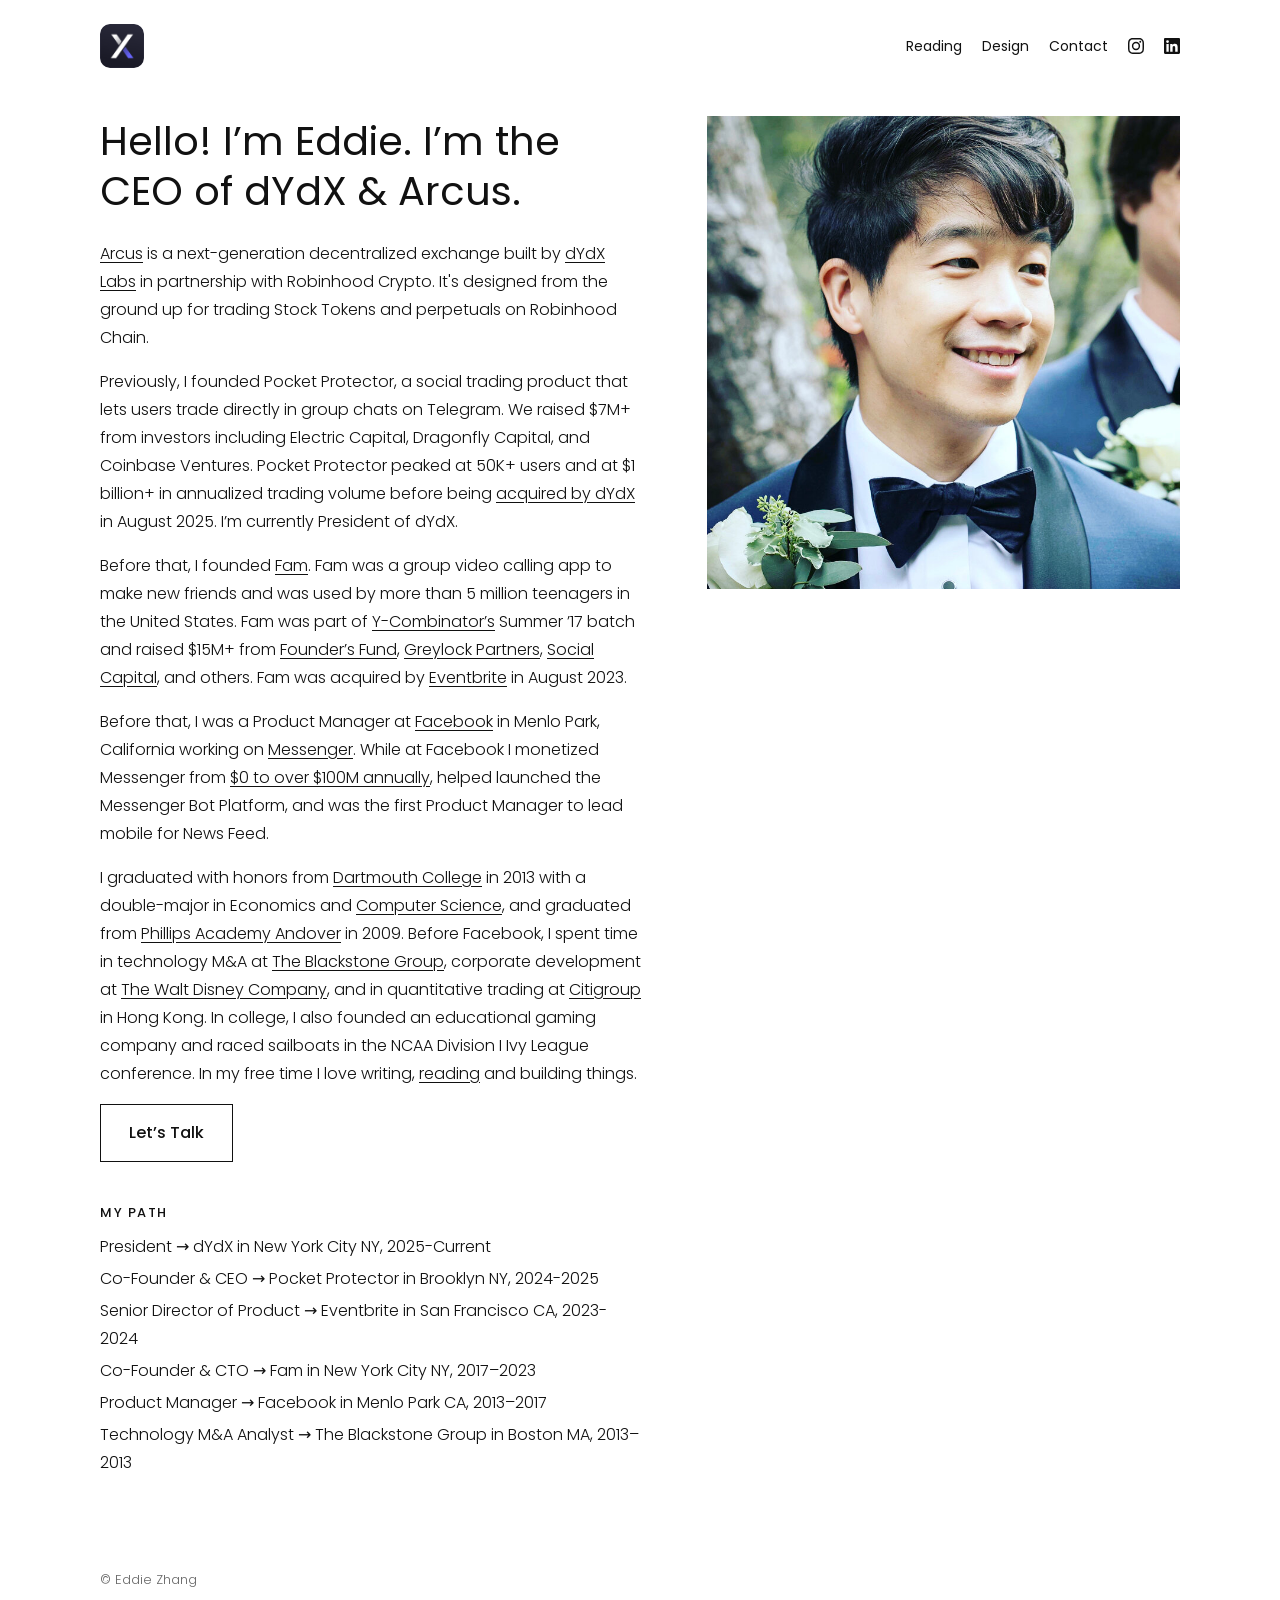
==== index.html @ ae040f71 "Move site off Squarespace to static HTML for GitHub Pages Same pages and addresses as the Squarespac" ====
<!doctype html>
<html lang="en">
<head>
<meta charset="utf-8">
<meta name="viewport" content="width=device-width, initial-scale=1">
<title>Eddie Zhang</title>
<meta name="description" content="Eddie Zhang is the CEO of dYdX & Arcus. Previously founder of Pocket Protector and Fam, and a Product Manager at Facebook.">
<link rel="canonical" href="https://www.edwardzhang.com/">
<link rel="icon" href="/favicon.ico">
<link rel="preconnect" href="https://fonts.googleapis.com">
<link rel="preconnect" href="https://fonts.gstatic.com" crossorigin>
<link href="https://fonts.googleapis.com/css2?family=Poppins:wght@300;400;500;700&display=swap" rel="stylesheet">
<link rel="stylesheet" href="/style.css">
</head>
<body>
  <header class="site-header">
    <a class="logo" href="/"><img src="/assets/dydx-logo.png" alt="Eddie Zhang" width="44" height="44"></a>
    <nav class="site-nav" aria-label="Main">
      <a href="/reading">Reading</a>
      <a href="https://dribbble.com/eddiedesignsthings">Design</a>
      <a href="/contact">Contact</a>
      <a href="https://www.instagram.com/eddiezinsta/" class="icon"><svg viewBox="0 0 24 24" aria-hidden="true"><path d="M12 2.2c3.2 0 3.6 0 4.8.1 1.2.1 1.8.2 2.2.4.6.2 1 .5 1.4.9.4.4.7.8.9 1.4.2.4.4 1 .4 2.2.1 1.3.1 1.6.1 4.8s0 3.6-.1 4.8c-.1 1.2-.2 1.8-.4 2.2-.2.6-.5 1-.9 1.4-.4.4-.8.7-1.4.9-.4.2-1 .4-2.2.4-1.3.1-1.6.1-4.8.1s-3.6 0-4.8-.1c-1.2-.1-1.8-.2-2.2-.4-.6-.2-1-.5-1.4-.9-.4-.4-.7-.8-.9-1.4-.2-.4-.4-1-.4-2.2C2.2 15.6 2.2 15.2 2.2 12s0-3.6.1-4.8c.1-1.2.2-1.8.4-2.2.2-.6.5-1 .9-1.4.4-.4.8-.7 1.4-.9.4-.2 1-.4 2.2-.4C8.4 2.2 8.8 2.2 12 2.2M12 0C8.7 0 8.3 0 7.1.1 5.8.1 4.9.3 4.1.6c-.8.3-1.5.7-2.1 1.4C1.3 2.6.9 3.3.6 4.1.3 4.9.1 5.8.1 7.1 0 8.3 0 8.7 0 12s0 3.7.1 4.9c.1 1.3.3 2.2.6 2.9.3.8.7 1.5 1.4 2.1.7.7 1.3 1.1 2.1 1.4.8.3 1.6.5 2.9.6 1.2.1 1.6.1 4.9.1s3.7 0 4.9-.1c1.3-.1 2.2-.3 2.9-.6.8-.3 1.5-.7 2.1-1.4.7-.7 1.1-1.3 1.4-2.1.3-.8.5-1.6.6-2.9.1-1.2.1-1.6.1-4.9s0-3.7-.1-4.9c-.1-1.3-.3-2.2-.6-2.9-.3-.8-.7-1.5-1.4-2.1C21.4 1.3 20.7.9 19.9.6 19.1.3 18.2.1 16.9.1 15.7 0 15.3 0 12 0zm0 5.8a6.2 6.2 0 1 0 0 12.4 6.2 6.2 0 0 0 0-12.4zM12 16a4 4 0 1 1 0-8 4 4 0 0 1 0 8zm6.4-11.8a1.4 1.4 0 1 0 0 2.9 1.4 1.4 0 0 0 0-2.9z"/></svg><span class="sr-only">Instagram</span></a>
      <a href="https://www.linkedin.com/in/eddiez37/" class="icon"><svg viewBox="0 0 24 24" aria-hidden="true"><path d="M20.4 20.5h-3.6v-5.6c0-1.3 0-3-1.8-3s-2.1 1.4-2.1 2.9v5.7H9.3V9h3.4v1.6h.1c.5-.9 1.6-1.8 3.4-1.8 3.6 0 4.3 2.4 4.3 5.5v6.2zM5.3 7.4a2.1 2.1 0 1 1 0-4.2 2.1 2.1 0 0 1 0 4.2zM7.1 20.5H3.6V9h3.5v11.5zM22.2 0H1.8C.8 0 0 .8 0 1.7v20.6c0 .9.8 1.7 1.8 1.7h20.4c1 0 1.8-.8 1.8-1.7V1.7C24 .8 23.2 0 22.2 0z"/></svg><span class="sr-only">LinkedIn</span></a>
    </nav>
  </header>
  <main>
    <div class="split">
      <div>
        <h1>Hello! I’m Eddie. I’m the CEO of dYdX &amp; Arcus.</h1>
        <p><a href="https://arcus.xyz/blog/welcome-to-arcus" rel="noopener">Arcus</a> is a next-generation decentralized exchange built by <a href="https://www.dydx.xyz/blog/a-new-arc" rel="noopener">dYdX Labs</a> in partnership with Robinhood Crypto. It's designed from the ground up for trading Stock Tokens and perpetuals on Robinhood Chain.</p>
        <p>Previously, I founded Pocket Protector, a social trading product that lets users trade directly in group chats on Telegram. We raised $7M+ from investors including Electric Capital, Dragonfly Capital, and Coinbase Ventures. Pocket Protector peaked at 50K+ users and at $1 billion+ in annualized trading volume before being <a href="https://www.dydx.xyz/blog/dydx-acquires-pocket-protector" rel="noopener">acquired by dYdX</a> in August 2025. I’m currently President of dYdX.</p>
        <p>Before that, I founded <a href="https://apps.apple.com/us/app/fam-make-new-friends-live/id1465319546" rel="noopener">Fam</a>. Fam was a group video calling app to make new friends and was used by more than 5 million teenagers in the United States. Fam was part of <a href="https://www.ycombinator.com/" rel="noopener">Y-Combinator’s</a> Summer ’17 batch and raised $15M+ from <a href="https://foundersfund.com/" rel="noopener">Founder’s Fund</a>, <a href="https://greylock.com/" rel="noopener">Greylock Partners</a>, <a href="https://www.socialcapital.com/" rel="noopener">Social Capital</a>, and others. Fam was acquired by <a href="https://www.eventbrite.com/" rel="noopener">Eventbrite</a> in August 2023.</p>
        <p>Before that, I was a Product Manager at <a href="https://about.fb.com/" rel="noopener">Facebook</a> in Menlo Park, California working on <a href="https://www.messenger.com/features" rel="noopener">Messenger</a>. While at Facebook I monetized Messenger from <a href="https://techcrunch.com/2017/01/25/facebook-messenger-begins-testing-ads-and-theyre-big/" rel="noopener">$0 to over $100M annually</a>, helped launched the Messenger Bot Platform, and was the first Product Manager to lead mobile for News Feed. </p>
        <p>I graduated with honors from <a href="https://home.dartmouth.edu/" rel="noopener">Dartmouth College</a> in 2013 with a double-major in Economics and <a href="https://digitalcommons.dartmouth.edu/senior_theses/85/" rel="noopener">Computer Science</a>, and graduated from <a href="https://www.andover.edu/" rel="noopener">Phillips Academy Andover</a> in 2009. Before Facebook, I spent time in technology M&amp;A at <a href="https://www.blackstone.com/" rel="noopener">The Blackstone Group</a>, corporate development at <a href="https://thewaltdisneycompany.com/" rel="noopener">The Walt Disney Company</a>, and in quantitative trading at <a href="https://www.citigroup.com/citi/" rel="noopener">Citigroup</a> in Hong Kong. In college, I also founded an educational gaming company and raced sailboats in the NCAA Division I Ivy League conference. In my free time I love writing, <a href="/reading">reading</a> and building things. </p>
        <p><a class="button" href="/contact">Let’s Talk</a></p>
        <div class="path">
          <div class="label">MY PATH</div>
          <ul>
          <li>President → dYdX in New York City NY, 2025-Current</li>
          <li>Co-Founder &amp; CEO → Pocket Protector in Brooklyn NY, 2024-2025</li>
          <li>Senior Director of Product → Eventbrite in San Francisco CA, 2023-2024</li>
          <li>Co-Founder &amp; CTO → Fam in New York City NY, 2017–2023</li>
          <li>Product Manager → Facebook in Menlo Park CA, 2013–2017</li>
          <li>Technology M&amp;A Analyst → The Blackstone Group in Boston MA, 2013–2013</li>
          </ul>
        </div>
      </div>
      <div class="portrait">
        <img src="/assets/eddie.jpg" alt="Eddie Zhang" width="800" height="800">
      </div>
    </div>
  </main>
  <footer class="site-footer">
    © Eddie Zhang
  </footer>
</body>
</html>
---- style.css ----
:root {
  --text: #111;
  --muted: #666;
  --line: #e5e5e5;
  --bg: #fff;
  --max: 1120px;
}

* { box-sizing: border-box; }

html { -webkit-text-size-adjust: 100%; }

body {
  margin: 0;
  background: var(--bg);
  color: var(--text);
  font: 300 16px/1.75 "Poppins", system-ui, -apple-system, sans-serif;
}

a { color: inherit; text-underline-offset: 3px; }
a:hover { opacity: .7; }

img { max-width: 100%; height: auto; display: block; }

.site-header {
  max-width: var(--max);
  margin: 0 auto;
  padding: 24px 20px;
  display: flex;
  align-items: center;
  justify-content: space-between;
  gap: 16px;
}

.logo img { width: 44px; height: 44px; border-radius: 10px; }

.site-nav { display: flex; align-items: center; gap: 20px; font-size: 14px; font-weight: 400; }
.site-nav a { text-decoration: none; }
.site-nav a[aria-current="page"] { text-decoration: underline; }
.site-nav .icon { display: inline-flex; }
.site-nav svg { width: 16px; height: 16px; fill: currentColor; }

main { max-width: var(--max); margin: 0 auto; padding: 24px 20px 64px; }

h1, h2, h3 { font-weight: 400; line-height: 1.25; }
h1 { font-size: 40px; margin: 0 0 24px; }
h2 { font-size: 26px; margin: 40px 0 12px; }
h3 { font-size: 20px; margin: 32px 0 8px; }
h4 { font-size: 16px; font-weight: 500; margin: 24px 0 8px; }

.split {
  display: grid;
  grid-template-columns: 1.15fr 1fr;
  gap: 64px;
  align-items: start;
}

.portrait { position: sticky; top: 24px; }
.portrait img { width: 100%; aspect-ratio: 1; object-fit: cover; }

.path { margin-top: 40px; }
.path .label { font-size: 13px; font-weight: 500; letter-spacing: .12em; }
.path ul { list-style: none; padding: 0; margin: 8px 0 0; }
.path li { margin: 4px 0; }

.reading { max-width: 760px; }
.reading .category { font-weight: 500; margin: 28px 0 4px; }
.reading ul { margin: 0; padding-left: 20px; }
.reading li { margin: 4px 0; }

.button {
  display: inline-block;
  padding: 14px 28px;
  border: 1px solid var(--text);
  font-weight: 500;
  text-decoration: none;
}
.button:hover { background: var(--text); color: var(--bg); opacity: 1; }

.contact-links { display: flex; gap: 16px; flex-wrap: wrap; align-items: center; margin-top: 8px; }

.logos {
  display: grid;
  grid-template-columns: repeat(6, 1fr);
  gap: 24px;
  align-items: center;
  margin-top: 64px;
}
.logos img { width: 100%; aspect-ratio: 1; object-fit: contain; }

.site-footer {
  max-width: var(--max);
  margin: 0 auto;
  padding: 24px 20px 40px;
  font-size: 13px;
  color: var(--muted);
}

@media (max-width: 760px) {
  .split { grid-template-columns: 1fr; gap: 32px; }
  .portrait { position: static; order: -1; max-width: 360px; }
  .logos { grid-template-columns: repeat(3, 1fr); }
  h1 { font-size: 32px; }
  .site-nav { gap: 14px; }
}

.sr-only {
  position: absolute;
  width: 1px;
  height: 1px;
  overflow: hidden;
  clip: rect(0 0 0 0);
  white-space: nowrap;
}
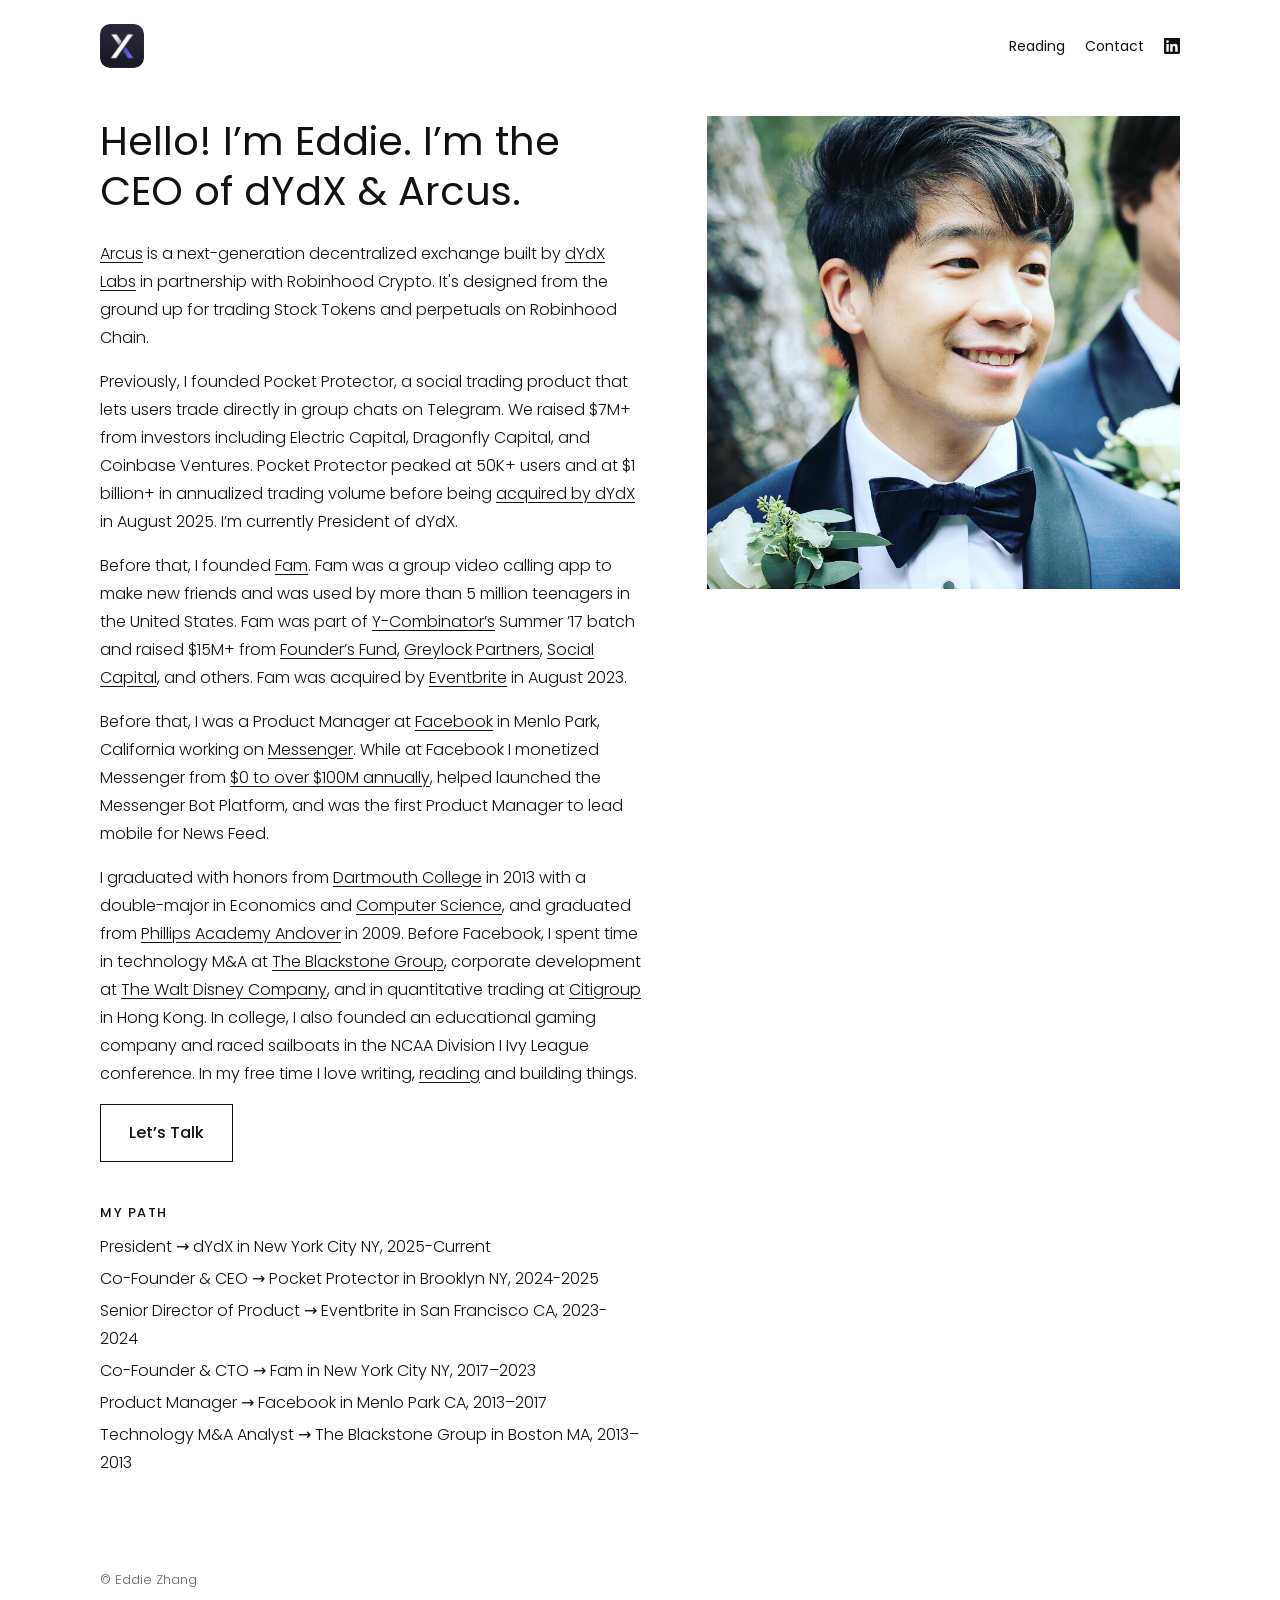
==== commit e7a2c544: "Remove Design and Instagram links from nav Co-Authored-By: Claude Opus 5.5 <noreply@anthropic.com>" ====
--- a/index.html
+++ b/index.html
@@ -17,9 +17,7 @@
     <a class="logo" href="/"><img src="/assets/dydx-logo.png" alt="Eddie Zhang" width="44" height="44"></a>
     <nav class="site-nav" aria-label="Main">
       <a href="/reading">Reading</a>
-      <a href="https://dribbble.com/eddiedesignsthings">Design</a>
       <a href="/contact">Contact</a>
-      <a href="https://www.instagram.com/eddiezinsta/" class="icon"><svg viewBox="0 0 24 24" aria-hidden="true"><path d="M12 2.2c3.2 0 3.6 0 4.8.1 1.2.1 1.8.2 2.2.4.6.2 1 .5 1.4.9.4.4.7.8.9 1.4.2.4.4 1 .4 2.2.1 1.3.1 1.6.1 4.8s0 3.6-.1 4.8c-.1 1.2-.2 1.8-.4 2.2-.2.6-.5 1-.9 1.4-.4.4-.8.7-1.4.9-.4.2-1 .4-2.2.4-1.3.1-1.6.1-4.8.1s-3.6 0-4.8-.1c-1.2-.1-1.8-.2-2.2-.4-.6-.2-1-.5-1.4-.9-.4-.4-.7-.8-.9-1.4-.2-.4-.4-1-.4-2.2C2.2 15.6 2.2 15.2 2.2 12s0-3.6.1-4.8c.1-1.2.2-1.8.4-2.2.2-.6.5-1 .9-1.4.4-.4.8-.7 1.4-.9.4-.2 1-.4 2.2-.4C8.4 2.2 8.8 2.2 12 2.2M12 0C8.7 0 8.3 0 7.1.1 5.8.1 4.9.3 4.1.6c-.8.3-1.5.7-2.1 1.4C1.3 2.6.9 3.3.6 4.1.3 4.9.1 5.8.1 7.1 0 8.3 0 8.7 0 12s0 3.7.1 4.9c.1 1.3.3 2.2.6 2.9.3.8.7 1.5 1.4 2.1.7.7 1.3 1.1 2.1 1.4.8.3 1.6.5 2.9.6 1.2.1 1.6.1 4.9.1s3.7 0 4.9-.1c1.3-.1 2.2-.3 2.9-.6.8-.3 1.5-.7 2.1-1.4.7-.7 1.1-1.3 1.4-2.1.3-.8.5-1.6.6-2.9.1-1.2.1-1.6.1-4.9s0-3.7-.1-4.9c-.1-1.3-.3-2.2-.6-2.9-.3-.8-.7-1.5-1.4-2.1C21.4 1.3 20.7.9 19.9.6 19.1.3 18.2.1 16.9.1 15.7 0 15.3 0 12 0zm0 5.8a6.2 6.2 0 1 0 0 12.4 6.2 6.2 0 0 0 0-12.4zM12 16a4 4 0 1 1 0-8 4 4 0 0 1 0 8zm6.4-11.8a1.4 1.4 0 1 0 0 2.9 1.4 1.4 0 0 0 0-2.9z"/></svg><span class="sr-only">Instagram</span></a>
       <a href="https://www.linkedin.com/in/eddiez37/" class="icon"><svg viewBox="0 0 24 24" aria-hidden="true"><path d="M20.4 20.5h-3.6v-5.6c0-1.3 0-3-1.8-3s-2.1 1.4-2.1 2.9v5.7H9.3V9h3.4v1.6h.1c.5-.9 1.6-1.8 3.4-1.8 3.6 0 4.3 2.4 4.3 5.5v6.2zM5.3 7.4a2.1 2.1 0 1 1 0-4.2 2.1 2.1 0 0 1 0 4.2zM7.1 20.5H3.6V9h3.5v11.5zM22.2 0H1.8C.8 0 0 .8 0 1.7v20.6c0 .9.8 1.7 1.8 1.7h20.4c1 0 1.8-.8 1.8-1.7V1.7C24 .8 23.2 0 22.2 0z"/></svg><span class="sr-only">LinkedIn</span></a>
     </nav>
   </header>
